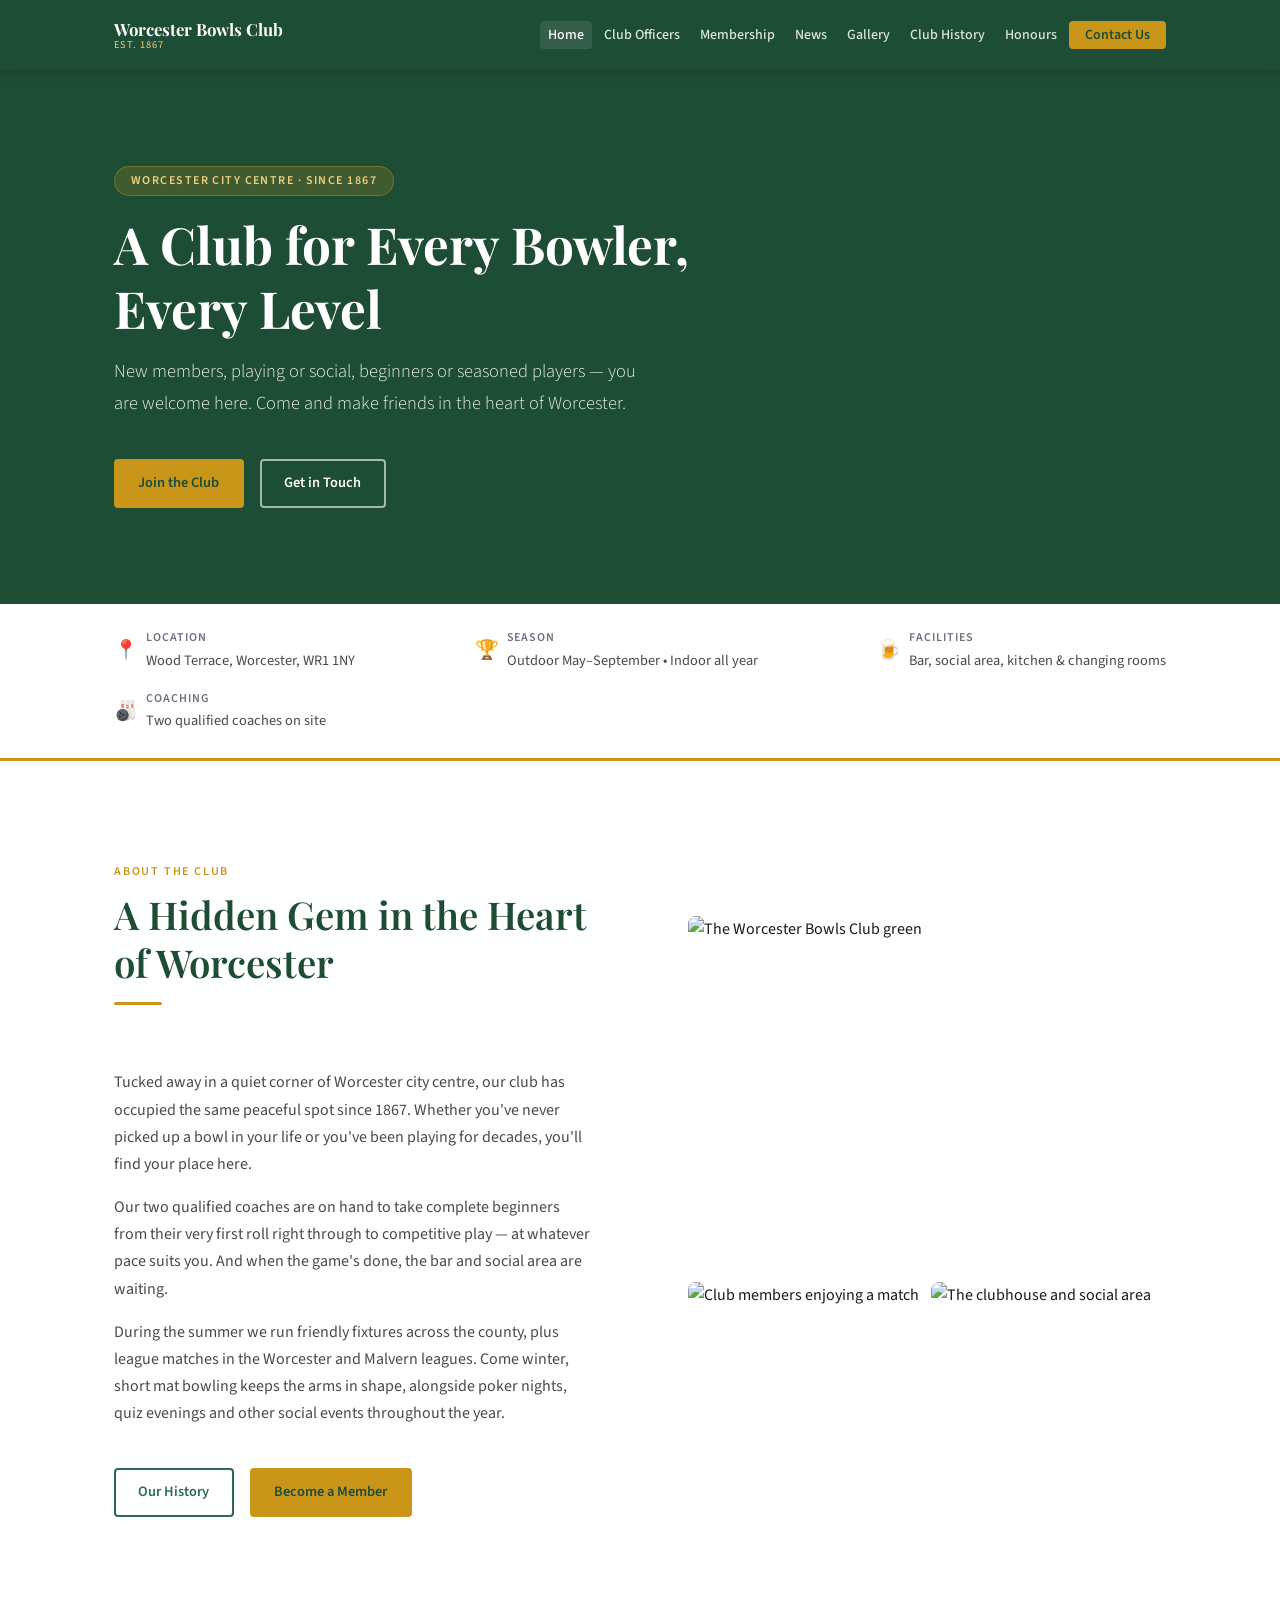
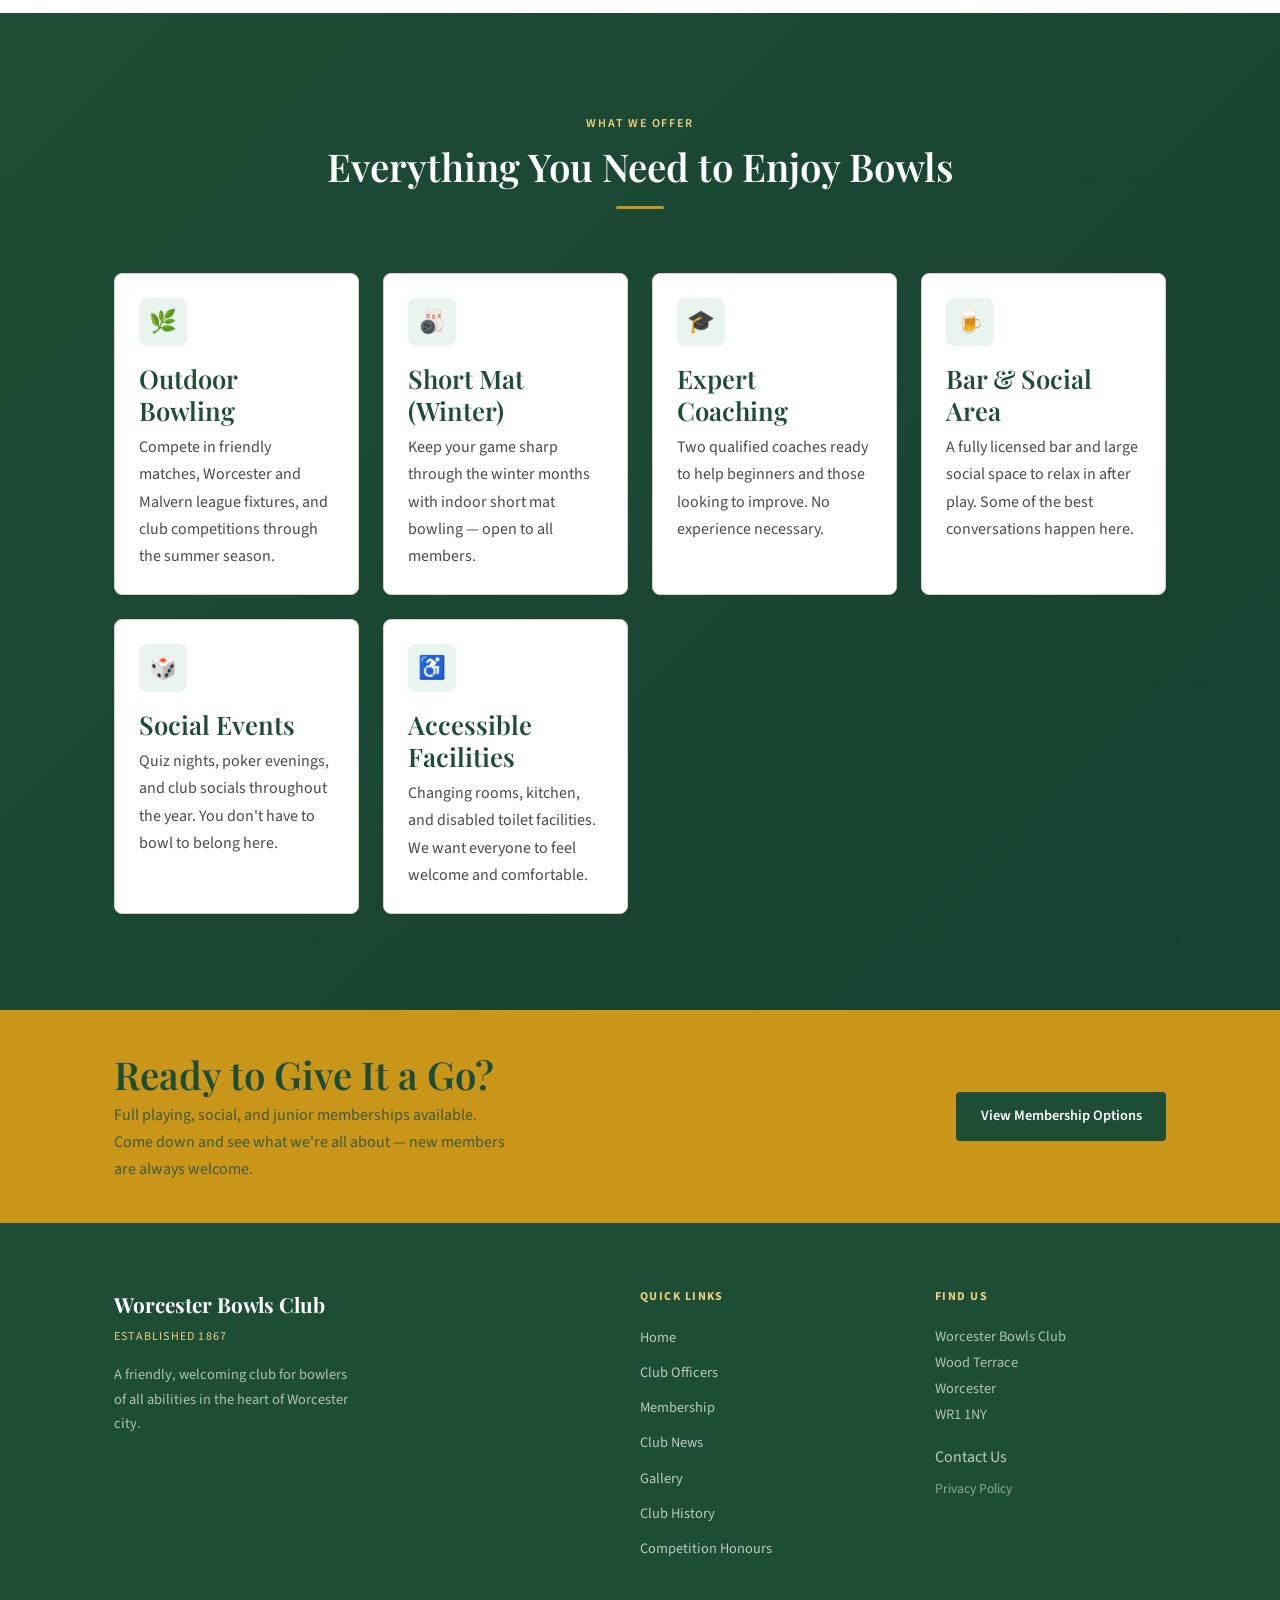
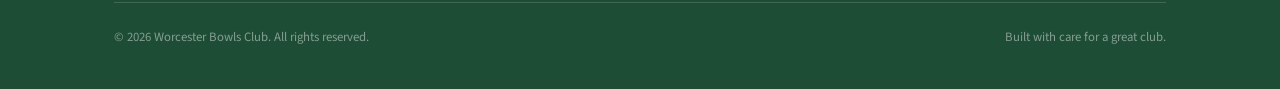
==== index.html @ 42c07a4e "BasePages" ====
<!DOCTYPE html>
<html lang="en">
<head>
  <meta charset="UTF-8" />
  <meta name="viewport" content="width=device-width, initial-scale=1.0" />
  <meta name="description" content="Worcester Bowls Club — established 1867. A friendly, welcoming club for bowlers of all abilities in the heart of Worcester city." />
  <title>Home — Worcester Bowls Club</title>

  <!-- Favicon (replace with actual logo file) -->
  <link rel="icon" type="image/png" href="assets/images/favicon.png" />

  <!-- Stylesheet -->
  <link rel="stylesheet" href="assets/css/style.css" />

  <!-- Inline fade-in animation style (lightweight, no extra file needed) -->
  <style>
    .fade-in {
      opacity: 0;
      transform: translateY(20px);
      transition: opacity 0.6s ease, transform 0.6s ease;
    }
    .fade-in.visible {
      opacity: 1;
      transform: translateY(0);
    }

    /* Hero button row spacing */
    .hero .btn-group { margin-top: var(--space-xl); }

    /* Quick info bar below hero */
    .info-bar {
      background-color: var(--white);
      border-bottom: 3px solid var(--gold);
    }

    .info-bar-inner {
      display: flex;
      justify-content: space-between;
      flex-wrap: wrap;
      gap: var(--space-md);
      padding-block: var(--space-lg);
    }

    .info-item {
      display: flex;
      align-items: center;
      gap: var(--space-sm);
      font-size: 0.9rem;
      color: var(--text-mid);
    }

    .info-item-icon {
      font-size: 1.2rem;
    }

    .info-item strong {
      display: block;
      font-size: 0.75rem;
      text-transform: uppercase;
      letter-spacing: 0.08em;
      color: var(--text-light);
      font-weight: 600;
    }

    /* About section two-column */
    .about-grid {
      display: grid;
      grid-template-columns: 1fr 1fr;
      gap: var(--space-3xl);
      align-items: center;
    }

    .about-images {
      display: grid;
      grid-template-columns: 1fr 1fr;
      gap: var(--space-sm);
    }

    .about-images img {
      border-radius: var(--radius-md);
      aspect-ratio: 4/3;
      object-fit: cover;
      width: 100%;
    }

    .about-images img:first-child {
      grid-column: span 2;
    }

    /* Features strip */
    .feature-strip {
      background: linear-gradient(135deg, var(--green-dark) 0%, #164030 100%);
    }

    /* Membership CTA banner */
    .cta-banner {
      background-color: var(--gold);
      padding-block: var(--space-xl);
    }

    .cta-banner-inner {
      display: flex;
      align-items: center;
      justify-content: space-between;
      gap: var(--space-xl);
      flex-wrap: wrap;
    }

    .cta-banner h2 {
      color: var(--green-dark);
      margin-bottom: var(--space-xs);
    }

    .cta-banner p {
      color: var(--green-dark);
      opacity: 0.8;
      max-width: 50ch;
      margin: 0;
    }

    @media (max-width: 768px) {
      .about-grid { grid-template-columns: 1fr; }
      .about-images { order: -1; }
      .cta-banner-inner { flex-direction: column; align-items: flex-start; }
      .info-bar-inner { flex-direction: column; gap: var(--space-sm); }
    }
  </style>
</head>

<body>

  <!-- ============================================================
       HEADER / NAV
       ============================================================ -->
  <header class="site-header">
    <div class="container">
      <nav class="nav-inner" role="navigation" aria-label="Main navigation">

        <a href="index.html" class="nav-logo" aria-label="Worcester Bowls Club home">
          <!-- Replace src with your actual logo -->
          <!-- <img src="assets/images/logo.png" alt="Worcester Bowls Club crest" /> -->
          <div class="nav-logo-text">
            <span class="club-name">Worcester Bowls Club</span>
            <span class="club-est">Est. 1867</span>
          </div>
        </a>

        <button class="nav-toggle" aria-label="Open menu" aria-expanded="false">
          <span></span><span></span><span></span>
        </button>

        <ul class="nav-links" role="list">
          <li><a href="index.html">Home</a></li>
          <li><a href="club-officers.html">Club Officers</a></li>
          <li><a href="membership.html">Membership</a></li>
          <li><a href="newsfeed.html">News</a></li>
          <li><a href="gallery.html">Gallery</a></li>
          <li><a href="club-history.html">Club History</a></li>
          <li><a href="competition-honours.html">Honours</a></li>
          <li><a href="contact.html" class="nav-cta">Contact Us</a></li>
        </ul>

      </nav>
    </div>
  </header>

  <main id="main-content">

    <!-- ============================================================
         HERO
         ============================================================ -->
    <section class="hero" aria-label="Welcome to Worcester Bowls Club">
      <div class="hero-bg" role="presentation"></div>
      <div class="container">
        <div class="hero-content">
          <span class="hero-badge">Worcester City Centre &middot; Since 1867</span>
          <h1>A Club for Every Bowler,<br>Every Level</h1>
          <p class="lead">New members, playing or social, beginners or seasoned players — you are welcome here. Come and make friends in the heart of Worcester.</p>
          <div class="btn-group">
            <a href="membership.html" class="btn btn-primary">Join the Club</a>
            <a href="contact.html" class="btn btn-secondary">Get in Touch</a>
          </div>
        </div>
      </div>
    </section>

    <!-- ============================================================
         QUICK INFO BAR
         ============================================================ -->
    <div class="info-bar">
      <div class="container">
        <div class="info-bar-inner">
          <div class="info-item">
            <span class="info-item-icon">📍</span>
            <div>
              <strong>Location</strong>
              Wood Terrace, Worcester, WR1 1NY
            </div>
          </div>
          <div class="info-item">
            <span class="info-item-icon">🏆</span>
            <div>
              <strong>Season</strong>
              Outdoor May–September &bull; Indoor all year
            </div>
          </div>
          <div class="info-item">
            <span class="info-item-icon">🍺</span>
            <div>
              <strong>Facilities</strong>
              Bar, social area, kitchen &amp; changing rooms
            </div>
          </div>
          <div class="info-item">
            <span class="info-item-icon">🎳</span>
            <div>
              <strong>Coaching</strong>
              Two qualified coaches on site
            </div>
          </div>
        </div>
      </div>
    </div>

    <!-- ============================================================
         ABOUT SECTION
         ============================================================ -->
    <section class="section section--alt" aria-labelledby="about-heading">
      <div class="container">
        <div class="about-grid">

          <div class="fade-in">
            <div class="section-header">
              <span class="section-label">About the Club</span>
              <h2 id="about-heading">A Hidden Gem in the Heart of Worcester</h2>
              <div class="section-divider"></div>
            </div>
            <p>Tucked away in a quiet corner of Worcester city centre, our club has occupied the same peaceful spot since 1867. Whether you've never picked up a bowl in your life or you've been playing for decades, you'll find your place here.</p>
            <p>Our two qualified coaches are on hand to take complete beginners from their very first roll right through to competitive play — at whatever pace suits you. And when the game's done, the bar and social area are waiting.</p>
            <p>During the summer we run friendly fixtures across the county, plus league matches in the Worcester and Malvern leagues. Come winter, short mat bowling keeps the arms in shape, alongside poker nights, quiz evenings and other social events throughout the year.</p>
            <div class="btn-group" style="margin-top: var(--space-xl);">
              <a href="club-history.html" class="btn btn-outline">Our History</a>
              <a href="membership.html" class="btn btn-primary">Become a Member</a>
            </div>
          </div>

          <div class="about-images fade-in">
            <!-- Replace these src attributes with your actual photos -->
            <img src="assets/images/hero.jpg" alt="The Worcester Bowls Club green" />
            <img src="assets/images/gallery/photo-1.jpg" alt="Club members enjoying a match" />
            <img src="assets/images/gallery/photo-2.jpg" alt="The clubhouse and social area" />
          </div>

        </div>
      </div>
    </section>

    <!-- ============================================================
         FEATURE CARDS
         ============================================================ -->
    <section class="section feature-strip" aria-labelledby="features-heading">
      <div class="container">
        <div class="section-header centered">
          <span class="section-label" style="color: var(--gold-light);">What We Offer</span>
          <h2 id="features-heading" style="color: var(--white);">Everything You Need to Enjoy Bowls</h2>
          <div class="section-divider"></div>
        </div>
        <div class="grid-3">

          <div class="card fade-in">
            <div class="card-body">
              <div class="card-icon">🌿</div>
              <h3>Outdoor Bowling</h3>
              <p>Compete in friendly matches, Worcester and Malvern league fixtures, and club competitions through the summer season.</p>
            </div>
          </div>

          <div class="card fade-in">
            <div class="card-body">
              <div class="card-icon">🎳</div>
              <h3>Short Mat (Winter)</h3>
              <p>Keep your game sharp through the winter months with indoor short mat bowling — open to all members.</p>
            </div>
          </div>

          <div class="card fade-in">
            <div class="card-body">
              <div class="card-icon">🎓</div>
              <h3>Expert Coaching</h3>
              <p>Two qualified coaches ready to help beginners and those looking to improve. No experience necessary.</p>
            </div>
          </div>

          <div class="card fade-in">
            <div class="card-body">
              <div class="card-icon">🍺</div>
              <h3>Bar &amp; Social Area</h3>
              <p>A fully licensed bar and large social space to relax in after play. Some of the best conversations happen here.</p>
            </div>
          </div>

          <div class="card fade-in">
            <div class="card-body">
              <div class="card-icon">🎲</div>
              <h3>Social Events</h3>
              <p>Quiz nights, poker evenings, and club socials throughout the year. You don't have to bowl to belong here.</p>
            </div>
          </div>

          <div class="card fade-in">
            <div class="card-body">
              <div class="card-icon">♿</div>
              <h3>Accessible Facilities</h3>
              <p>Changing rooms, kitchen, and disabled toilet facilities. We want everyone to feel welcome and comfortable.</p>
            </div>
          </div>

        </div>
      </div>
    </section>

    <!-- ============================================================
         MEMBERSHIP CTA
         ============================================================ -->
    <div class="cta-banner" aria-label="Join Worcester Bowls Club">
      <div class="container">
        <div class="cta-banner-inner">
          <div>
            <h2>Ready to Give It a Go?</h2>
            <p>Full playing, social, and junior memberships available. Come down and see what we're all about — new members are always welcome.</p>
          </div>
          <a href="membership.html" class="btn btn-primary" style="background-color: var(--green-dark); border-color: var(--green-dark); color: var(--white); flex-shrink: 0;">
            View Membership Options
          </a>
        </div>
      </div>
    </div>

  </main>

  <!-- ============================================================
       FOOTER
       ============================================================ -->
  <footer class="site-footer" role="contentinfo">
    <div class="container">
      <div class="footer-grid">

        <div class="footer-brand">
          <div class="club-name">Worcester Bowls Club</div>
          <div class="est">Established 1867</div>
          <p>A friendly, welcoming club for bowlers of all abilities in the heart of Worcester city.</p>
        </div>

        <div>
          <div class="footer-heading">Quick Links</div>
          <ul class="footer-links">
            <li><a href="index.html">Home</a></li>
            <li><a href="club-officers.html">Club Officers</a></li>
            <li><a href="membership.html">Membership</a></li>
            <li><a href="newsfeed.html">Club News</a></li>
            <li><a href="gallery.html">Gallery</a></li>
            <li><a href="club-history.html">Club History</a></li>
            <li><a href="competition-honours.html">Competition Honours</a></li>
          </ul>
        </div>

        <div>
          <div class="footer-heading">Find Us</div>
          <address class="footer-address">
            Worcester Bowls Club<br>
            Wood Terrace<br>
            Worcester<br>
            WR1 1NY
          </address>
          <div style="margin-top: var(--space-md);">
            <a href="contact.html" class="footer-links" style="color: rgba(255,255,255,0.7);">Contact Us</a>
          </div>
          <div style="margin-top: var(--space-xs);">
            <a href="privacy-policy.html" style="font-size: 0.85rem; color: rgba(255,255,255,0.5);">Privacy Policy</a>
          </div>
        </div>

      </div>

      <div class="footer-bottom">
        <span>&copy; <span class="js-year"></span> Worcester Bowls Club. All rights reserved.</span>
        <span>Built with care for a great club.</span>
      </div>
    </div>
  </footer>

  <!-- Scripts -->
  <script src="assets/js/main.js"></script>

</body>
</html>
---- assets/css/style.css ----
/* ============================================================
   WORCESTER BOWLS CLUB — Main Stylesheet
   Design system: Heritage warmth, modern clarity
   ============================================================ */

/* Google Fonts import */
@import url('https://fonts.googleapis.com/css2?family=Playfair+Display:ital,wght@0,400;0,600;0,700;1,400&family=Source+Sans+3:wght@300;400;500;600&display=swap');

/* ============================================================
   CSS CUSTOM PROPERTIES (Design Tokens)
   ============================================================ */
:root {
  /* Colours */
  --green-dark:    #1E4D35;
  --green-mid:     #2D6A4F;
  --green-light:   #52A07A;
  --green-pale:    #EAF4EE;
  --gold:          #C9961A;
  --gold-light:    #F0D080;
  --cream:         #F9F6F0;
  --white:         #FFFFFF;
  --text-dark:     #1A1A1A;
  --text-mid:      #4A4A4A;
  --text-light:    #6B7280;
  --border:        #D9D0C0;
  --shadow:        rgba(30, 77, 53, 0.12);

  /* Typography */
  --font-heading:  'Playfair Display', Georgia, serif;
  --font-body:     'Source Sans 3', 'Segoe UI', sans-serif;

  /* Spacing scale */
  --space-xs:  0.25rem;   /*  4px */
  --space-sm:  0.5rem;    /*  8px */
  --space-md:  1rem;      /* 16px */
  --space-lg:  1.5rem;    /* 24px */
  --space-xl:  2.5rem;    /* 40px */
  --space-2xl: 4rem;      /* 64px */
  --space-3xl: 6rem;      /* 96px */

  /* Layout */
  --max-width:     1100px;
  --nav-height:    70px;

  /* Borders & Radius */
  --radius-sm:  4px;
  --radius-md:  8px;
  --radius-lg:  16px;

  /* Transitions */
  --transition: 0.25s ease;
}

/* ============================================================
   RESET & BASE
   ============================================================ */
*, *::before, *::after {
  box-sizing: border-box;
  margin: 0;
  padding: 0;
}

html {
  scroll-behavior: smooth;
  font-size: 16px;
}

body {
  font-family: var(--font-body);
  color: var(--text-dark);
  background-color: var(--cream);
  line-height: 1.7;
  -webkit-font-smoothing: antialiased;
}

img {
  max-width: 100%;
  height: auto;
  display: block;
}

a {
  color: var(--green-mid);
  text-decoration: none;
  transition: color var(--transition);
}

a:hover {
  color: var(--gold);
}

ul {
  list-style: none;
}

/* ============================================================
   TYPOGRAPHY
   ============================================================ */
h1, h2, h3, h4, h5 {
  font-family: var(--font-heading);
  line-height: 1.25;
  color: var(--green-dark);
}

h1 { font-size: clamp(2rem, 5vw, 3.2rem); font-weight: 700; }
h2 { font-size: clamp(1.6rem, 3.5vw, 2.4rem); font-weight: 600; }
h3 { font-size: clamp(1.2rem, 2.5vw, 1.6rem); font-weight: 600; }
h4 { font-size: 1.15rem; font-weight: 600; }

p {
  margin-bottom: var(--space-md);
  max-width: 68ch;
  color: var(--text-mid);
}

p:last-child { margin-bottom: 0; }

.lead {
  font-size: 1.15rem;
  font-weight: 300;
  color: var(--text-mid);
  max-width: 60ch;
}

strong { font-weight: 600; color: var(--text-dark); }

/* ============================================================
   LAYOUT UTILITIES
   ============================================================ */
.container {
  width: 100%;
  max-width: var(--max-width);
  margin-inline: auto;
  padding-inline: var(--space-lg);
}

.section {
  padding-block: var(--space-3xl);
}

.section--alt {
  background-color: var(--white);
}

.section--green {
  background-color: var(--green-dark);
  color: var(--white);
}

.section--green h2,
.section--green h3 {
  color: var(--white);
}

.section--green p {
  color: rgba(255,255,255,0.85);
}

.section-header {
  margin-bottom: var(--space-2xl);
}

.section-header .section-label {
  display: inline-block;
  font-family: var(--font-body);
  font-size: 0.75rem;
  font-weight: 600;
  letter-spacing: 0.15em;
  text-transform: uppercase;
  color: var(--gold);
  margin-bottom: var(--space-sm);
}

.section-header h2 {
  margin-bottom: var(--space-sm);
}

.section-header .section-divider {
  width: 48px;
  height: 3px;
  background-color: var(--gold);
  margin-top: var(--space-md);
  border-radius: 2px;
}

.section-header.centered {
  text-align: center;
}

.section-header.centered .section-divider {
  margin-inline: auto;
}

/* Grid helpers */
.grid-2 {
  display: grid;
  grid-template-columns: repeat(auto-fit, minmax(280px, 1fr));
  gap: var(--space-xl);
}

.grid-3 {
  display: grid;
  grid-template-columns: repeat(auto-fit, minmax(240px, 1fr));
  gap: var(--space-lg);
}

/* ============================================================
   NAVIGATION
   ============================================================ */
.site-header {
  position: sticky;
  top: 0;
  z-index: 100;
  background-color: var(--green-dark);
  box-shadow: 0 2px 16px rgba(0,0,0,0.2);
}

.nav-inner {
  display: flex;
  align-items: center;
  justify-content: space-between;
  height: var(--nav-height);
  gap: var(--space-lg);
}

.nav-logo {
  display: flex;
  align-items: center;
  gap: var(--space-sm);
  text-decoration: none;
  flex-shrink: 0;
}

.nav-logo img {
  height: 42px;
  width: auto;
}

.nav-logo-text {
  display: flex;
  flex-direction: column;
  line-height: 1.1;
}

.nav-logo-text .club-name {
  font-family: var(--font-heading);
  font-size: 1.05rem;
  font-weight: 700;
  color: var(--white);
}

.nav-logo-text .club-est {
  font-size: 0.65rem;
  font-weight: 400;
  letter-spacing: 0.1em;
  text-transform: uppercase;
  color: var(--gold-light);
}

.nav-links {
  display: flex;
  align-items: center;
  gap: var(--space-xs);
  flex-wrap: wrap;
}

.nav-links a {
  font-size: 0.875rem;
  font-weight: 500;
  color: rgba(255,255,255,0.85);
  padding: var(--space-xs) var(--space-sm);
  border-radius: var(--radius-sm);
  transition: color var(--transition), background-color var(--transition);
  white-space: nowrap;
}

.nav-links a:hover,
.nav-links a.active {
  color: var(--white);
  background-color: rgba(255,255,255,0.1);
}

.nav-links a.nav-cta {
  background-color: var(--gold);
  color: var(--green-dark);
  font-weight: 600;
  padding: var(--space-xs) var(--space-md);
}

.nav-links a.nav-cta:hover {
  background-color: var(--gold-light);
  color: var(--green-dark);
}

/* Hamburger (mobile) */
.nav-toggle {
  display: none;
  background: none;
  border: none;
  cursor: pointer;
  padding: var(--space-xs);
  flex-direction: column;
  gap: 5px;
}

.nav-toggle span {
  display: block;
  width: 24px;
  height: 2px;
  background-color: var(--white);
  border-radius: 2px;
  transition: transform var(--transition), opacity var(--transition);
}

.nav-toggle.open span:nth-child(1) { transform: translateY(7px) rotate(45deg); }
.nav-toggle.open span:nth-child(2) { opacity: 0; }
.nav-toggle.open span:nth-child(3) { transform: translateY(-7px) rotate(-45deg); }

/* ============================================================
   HERO BANNER
   ============================================================ */
.hero {
  position: relative;
  min-height: 480px;
  display: flex;
  align-items: center;
  background-color: var(--green-dark);
  overflow: hidden;
}

.hero-bg {
  position: absolute;
  inset: 0;
  background-image: url('../images/hero.jpg');
  background-size: cover;
  background-position: center;
  opacity: 0.35;
}

.hero-content {
  position: relative;
  z-index: 1;
  padding-block: var(--space-3xl);
}

.hero-content h1 {
  color: var(--white);
  margin-bottom: var(--space-md);
}

.hero-content .lead {
  color: rgba(255,255,255,0.9);
  margin-bottom: var(--space-xl);
}

.hero-content .hero-badge {
  display: inline-block;
  font-size: 0.75rem;
  font-weight: 600;
  letter-spacing: 0.12em;
  text-transform: uppercase;
  color: var(--gold-light);
  background-color: rgba(201,150,26,0.2);
  border: 1px solid rgba(201,150,26,0.4);
  padding: var(--space-xs) var(--space-md);
  border-radius: 50px;
  margin-bottom: var(--space-md);
}

/* ============================================================
   PAGE HEADER (inner pages)
   ============================================================ */
.page-header {
  background-color: var(--green-dark);
  padding-block: var(--space-2xl);
  position: relative;
  overflow: hidden;
}

.page-header::after {
  content: '';
  position: absolute;
  bottom: 0;
  left: 0;
  right: 0;
  height: 4px;
  background: linear-gradient(to right, var(--gold), var(--gold-light), var(--gold));
}

.page-header h1 {
  color: var(--white);
  margin-bottom: var(--space-xs);
}

.page-header .breadcrumb {
  font-size: 0.875rem;
  color: rgba(255,255,255,0.6);
}

.page-header .breadcrumb a {
  color: rgba(255,255,255,0.6);
}

.page-header .breadcrumb a:hover {
  color: var(--gold-light);
}

/* ============================================================
   BUTTONS
   ============================================================ */
.btn {
  display: inline-flex;
  align-items: center;
  gap: var(--space-sm);
  font-family: var(--font-body);
  font-size: 0.9rem;
  font-weight: 600;
  padding: 0.65rem 1.4rem;
  border-radius: var(--radius-sm);
  border: 2px solid transparent;
  cursor: pointer;
  transition: all var(--transition);
  text-decoration: none;
  white-space: nowrap;
}

.btn-primary {
  background-color: var(--gold);
  color: var(--green-dark);
  border-color: var(--gold);
}

.btn-primary:hover {
  background-color: var(--green-dark);
  color: var(--gold);
  border-color: var(--gold);
}

.btn-secondary {
  background-color: transparent;
  color: var(--white);
  border-color: rgba(255,255,255,0.6);
}

.btn-secondary:hover {
  background-color: var(--white);
  color: var(--green-dark);
  border-color: var(--white);
}

.btn-outline {
  background-color: transparent;
  color: var(--green-mid);
  border-color: var(--green-mid);
}

.btn-outline:hover {
  background-color: var(--green-mid);
  color: var(--white);
}

.btn-group {
  display: flex;
  gap: var(--space-md);
  flex-wrap: wrap;
  align-items: center;
}

/* ============================================================
   CARDS
   ============================================================ */
.card {
  background-color: var(--white);
  border-radius: var(--radius-md);
  border: 1px solid var(--border);
  overflow: hidden;
  transition: box-shadow var(--transition), transform var(--transition);
}

.card:hover {
  box-shadow: 0 8px 32px var(--shadow);
  transform: translateY(-2px);
}

.card-body {
  padding: var(--space-lg);
}

.card-icon {
  width: 48px;
  height: 48px;
  background-color: var(--green-pale);
  border-radius: var(--radius-md);
  display: flex;
  align-items: center;
  justify-content: center;
  margin-bottom: var(--space-md);
  font-size: 1.4rem;
}

.card h3 {
  margin-bottom: var(--space-sm);
}

/* ============================================================
   FORMS
   ============================================================ */
.form-group {
  margin-bottom: var(--space-lg);
}

label {
  display: block;
  font-weight: 600;
  font-size: 0.875rem;
  color: var(--text-dark);
  margin-bottom: var(--space-xs);
}

label .required {
  color: #C0392B;
  margin-left: 2px;
}

input[type="text"],
input[type="email"],
input[type="tel"],
select,
textarea {
  width: 100%;
  padding: 0.65rem var(--space-md);
  font-family: var(--font-body);
  font-size: 1rem;
  color: var(--text-dark);
  background-color: var(--white);
  border: 1.5px solid var(--border);
  border-radius: var(--radius-sm);
  transition: border-color var(--transition), box-shadow var(--transition);
  appearance: none;
  -webkit-appearance: none;
}

input:focus,
select:focus,
textarea:focus {
  outline: none;
  border-color: var(--green-mid);
  box-shadow: 0 0 0 3px rgba(45, 106, 79, 0.15);
}

textarea {
  resize: vertical;
  min-height: 120px;
}

select {
  background-image: url("data:image/svg+xml,%3Csvg xmlns='http://www.w3.org/2000/svg' width='12' height='8' viewBox='0 0 12 8'%3E%3Cpath d='M1 1l5 5 5-5' stroke='%234A4A4A' stroke-width='1.5' fill='none' stroke-linecap='round'/%3E%3C/svg%3E");
  background-repeat: no-repeat;
  background-position: right 12px center;
  padding-right: 2.5rem;
  cursor: pointer;
}

.form-row {
  display: grid;
  grid-template-columns: 1fr 1fr;
  gap: var(--space-lg);
}

.form-notice {
  font-size: 0.8rem;
  color: var(--text-light);
  margin-top: var(--space-xs);
}

/* Form success/error states */
.form-message {
  padding: var(--space-md);
  border-radius: var(--radius-sm);
  font-weight: 500;
  display: none;
}

.form-message.success {
  background-color: #EAF4EE;
  color: var(--green-dark);
  border: 1px solid var(--green-light);
}

.form-message.error {
  background-color: #FDECEA;
  color: #C0392B;
  border: 1px solid #E0A0A0;
}

/* ============================================================
   TABLES
   ============================================================ */
.table-wrapper {
  overflow-x: auto;
  border-radius: var(--radius-md);
  border: 1px solid var(--border);
}

table {
  width: 100%;
  border-collapse: collapse;
  font-size: 0.95rem;
}

thead {
  background-color: var(--green-dark);
  color: var(--white);
}

thead th {
  padding: var(--space-md) var(--space-lg);
  text-align: left;
  font-family: var(--font-body);
  font-weight: 600;
  font-size: 0.8rem;
  letter-spacing: 0.08em;
  text-transform: uppercase;
  white-space: nowrap;
}

tbody tr {
  border-bottom: 1px solid var(--border);
  transition: background-color var(--transition);
}

tbody tr:last-child {
  border-bottom: none;
}

tbody tr:hover {
  background-color: var(--green-pale);
}

tbody td {
  padding: var(--space-md) var(--space-lg);
  color: var(--text-mid);
}

tbody td:first-child {
  font-weight: 500;
  color: var(--text-dark);
}

/* ============================================================
   NEWS / NEWSFEED CARDS
   ============================================================ */
.news-grid {
  display: grid;
  grid-template-columns: repeat(auto-fill, minmax(300px, 1fr));
  gap: var(--space-lg);
}

.news-card {
  background: var(--white);
  border: 1px solid var(--border);
  border-radius: var(--radius-md);
  overflow: hidden;
  transition: box-shadow var(--transition), transform var(--transition);
}

.news-card:hover {
  box-shadow: 0 8px 32px var(--shadow);
  transform: translateY(-2px);
}

.news-card-type {
  display: flex;
  align-items: center;
  gap: var(--space-sm);
  padding: var(--space-md) var(--space-lg);
  border-bottom: 1px solid var(--border);
}

.news-type-badge {
  display: inline-flex;
  align-items: center;
  gap: 4px;
  font-size: 0.7rem;
  font-weight: 700;
  letter-spacing: 0.1em;
  text-transform: uppercase;
  padding: 3px 10px;
  border-radius: 50px;
}

.news-type-badge.selection {
  background-color: #EAF4EE;
  color: var(--green-dark);
}

.news-type-badge.result {
  background-color: #FEF9EB;
  color: #8B6A00;
}

.news-card-body {
  padding: var(--space-lg);
}

.news-card-meta {
  font-size: 0.8rem;
  color: var(--text-light);
  margin-bottom: var(--space-sm);
}

.news-card h3 {
  font-size: 1.1rem;
  margin-bottom: var(--space-sm);
}

.news-card p {
  font-size: 0.9rem;
  max-width: none;
}

.news-score {
  display: inline-block;
  font-family: var(--font-heading);
  font-size: 1.6rem;
  font-weight: 700;
  color: var(--green-dark);
  margin: var(--space-sm) 0;
}

/* ============================================================
   GALLERY
   ============================================================ */
.gallery-grid {
  display: grid;
  grid-template-columns: repeat(auto-fill, minmax(220px, 1fr));
  gap: var(--space-sm);
}

.gallery-item {
  aspect-ratio: 4/3;
  overflow: hidden;
  border-radius: var(--radius-sm);
  cursor: pointer;
}

.gallery-item img {
  width: 100%;
  height: 100%;
  object-fit: cover;
  transition: transform 0.4s ease;
}

.gallery-item:hover img {
  transform: scale(1.05);
}

/* ============================================================
   FOOTER
   ============================================================ */
.site-footer {
  background-color: var(--green-dark);
  color: rgba(255,255,255,0.8);
  padding-block: var(--space-2xl) var(--space-xl);
}

.footer-grid {
  display: grid;
  grid-template-columns: 2fr 1fr 1fr;
  gap: var(--space-2xl);
  padding-bottom: var(--space-xl);
  border-bottom: 1px solid rgba(255,255,255,0.15);
  margin-bottom: var(--space-lg);
}

.footer-brand .club-name {
  font-family: var(--font-heading);
  font-size: 1.3rem;
  font-weight: 700;
  color: var(--white);
  margin-bottom: var(--space-xs);
}

.footer-brand .est {
  font-size: 0.75rem;
  letter-spacing: 0.1em;
  text-transform: uppercase;
  color: var(--gold-light);
  margin-bottom: var(--space-md);
}

.footer-brand p {
  font-size: 0.9rem;
  color: rgba(255,255,255,0.65);
  max-width: 34ch;
}

.footer-heading {
  font-family: var(--font-body);
  font-size: 0.75rem;
  font-weight: 700;
  letter-spacing: 0.12em;
  text-transform: uppercase;
  color: var(--gold-light);
  margin-bottom: var(--space-md);
}

.footer-links {
  display: flex;
  flex-direction: column;
  gap: var(--space-sm);
}

.footer-links a {
  font-size: 0.9rem;
  color: rgba(255,255,255,0.7);
  transition: color var(--transition);
}

.footer-links a:hover {
  color: var(--white);
}

.footer-address {
  font-style: normal;
  font-size: 0.9rem;
  line-height: 1.8;
  color: rgba(255,255,255,0.65);
}

.footer-bottom {
  display: flex;
  justify-content: space-between;
  align-items: center;
  flex-wrap: wrap;
  gap: var(--space-md);
  font-size: 0.8rem;
  color: rgba(255,255,255,0.45);
}

.footer-bottom a {
  color: rgba(255,255,255,0.5);
}

.footer-bottom a:hover {
  color: var(--white);
}

/* ============================================================
   ALERTS / NOTICES
   ============================================================ */
.notice {
  padding: var(--space-md) var(--space-lg);
  border-radius: var(--radius-sm);
  border-left: 4px solid;
  margin-bottom: var(--space-lg);
}

.notice-info {
  background-color: #EAF4EE;
  border-color: var(--green-mid);
  color: var(--green-dark);
}

.notice-warning {
  background-color: #FEF9EB;
  border-color: var(--gold);
  color: #6B4C00;
}

/* ============================================================
   OFFICER CARDS
   ============================================================ */
.officer-list {
  display: grid;
  grid-template-columns: repeat(auto-fill, minmax(260px, 1fr));
  gap: var(--space-md);
}

.officer-card {
  background: var(--white);
  border: 1px solid var(--border);
  border-radius: var(--radius-md);
  padding: var(--space-lg);
  display: flex;
  align-items: flex-start;
  gap: var(--space-md);
}

.officer-initials {
  flex-shrink: 0;
  width: 48px;
  height: 48px;
  border-radius: 50%;
  background-color: var(--green-pale);
  border: 2px solid var(--green-light);
  display: flex;
  align-items: center;
  justify-content: center;
  font-family: var(--font-heading);
  font-weight: 700;
  color: var(--green-dark);
  font-size: 1rem;
}

.officer-info .role {
  font-size: 0.75rem;
  font-weight: 700;
  letter-spacing: 0.08em;
  text-transform: uppercase;
  color: var(--gold);
  margin-bottom: 2px;
}

.officer-info .name {
  font-family: var(--font-heading);
  font-size: 1.05rem;
  color: var(--green-dark);
}

.officer-info .contact-link {
  font-size: 0.8rem;
  color: var(--text-light);
  margin-top: 2px;
}

/* ============================================================
   RESPONSIVE
   ============================================================ */
@media (max-width: 768px) {
  :root {
    --nav-height: 60px;
  }

  .nav-toggle {
    display: flex;
  }

  .nav-links {
    display: none;
    position: absolute;
    top: var(--nav-height);
    left: 0;
    right: 0;
    background-color: var(--green-dark);
    flex-direction: column;
    align-items: stretch;
    padding: var(--space-md);
    gap: var(--space-xs);
    border-top: 1px solid rgba(255,255,255,0.1);
    box-shadow: 0 8px 16px rgba(0,0,0,0.2);
  }

  .nav-links.open {
    display: flex;
  }

  .nav-links a {
    padding: var(--space-sm) var(--space-md);
    font-size: 1rem;
  }

  .site-header {
    position: relative; /* Avoids sticky + dropdown issues on mobile */
  }

  .footer-grid {
    grid-template-columns: 1fr;
    gap: var(--space-xl);
  }

  .form-row {
    grid-template-columns: 1fr;
  }

  .section {
    padding-block: var(--space-2xl);
  }
}

@media (max-width: 480px) {
  .container {
    padding-inline: var(--space-md);
  }

  .btn-group {
    flex-direction: column;
    align-items: flex-start;
  }
}
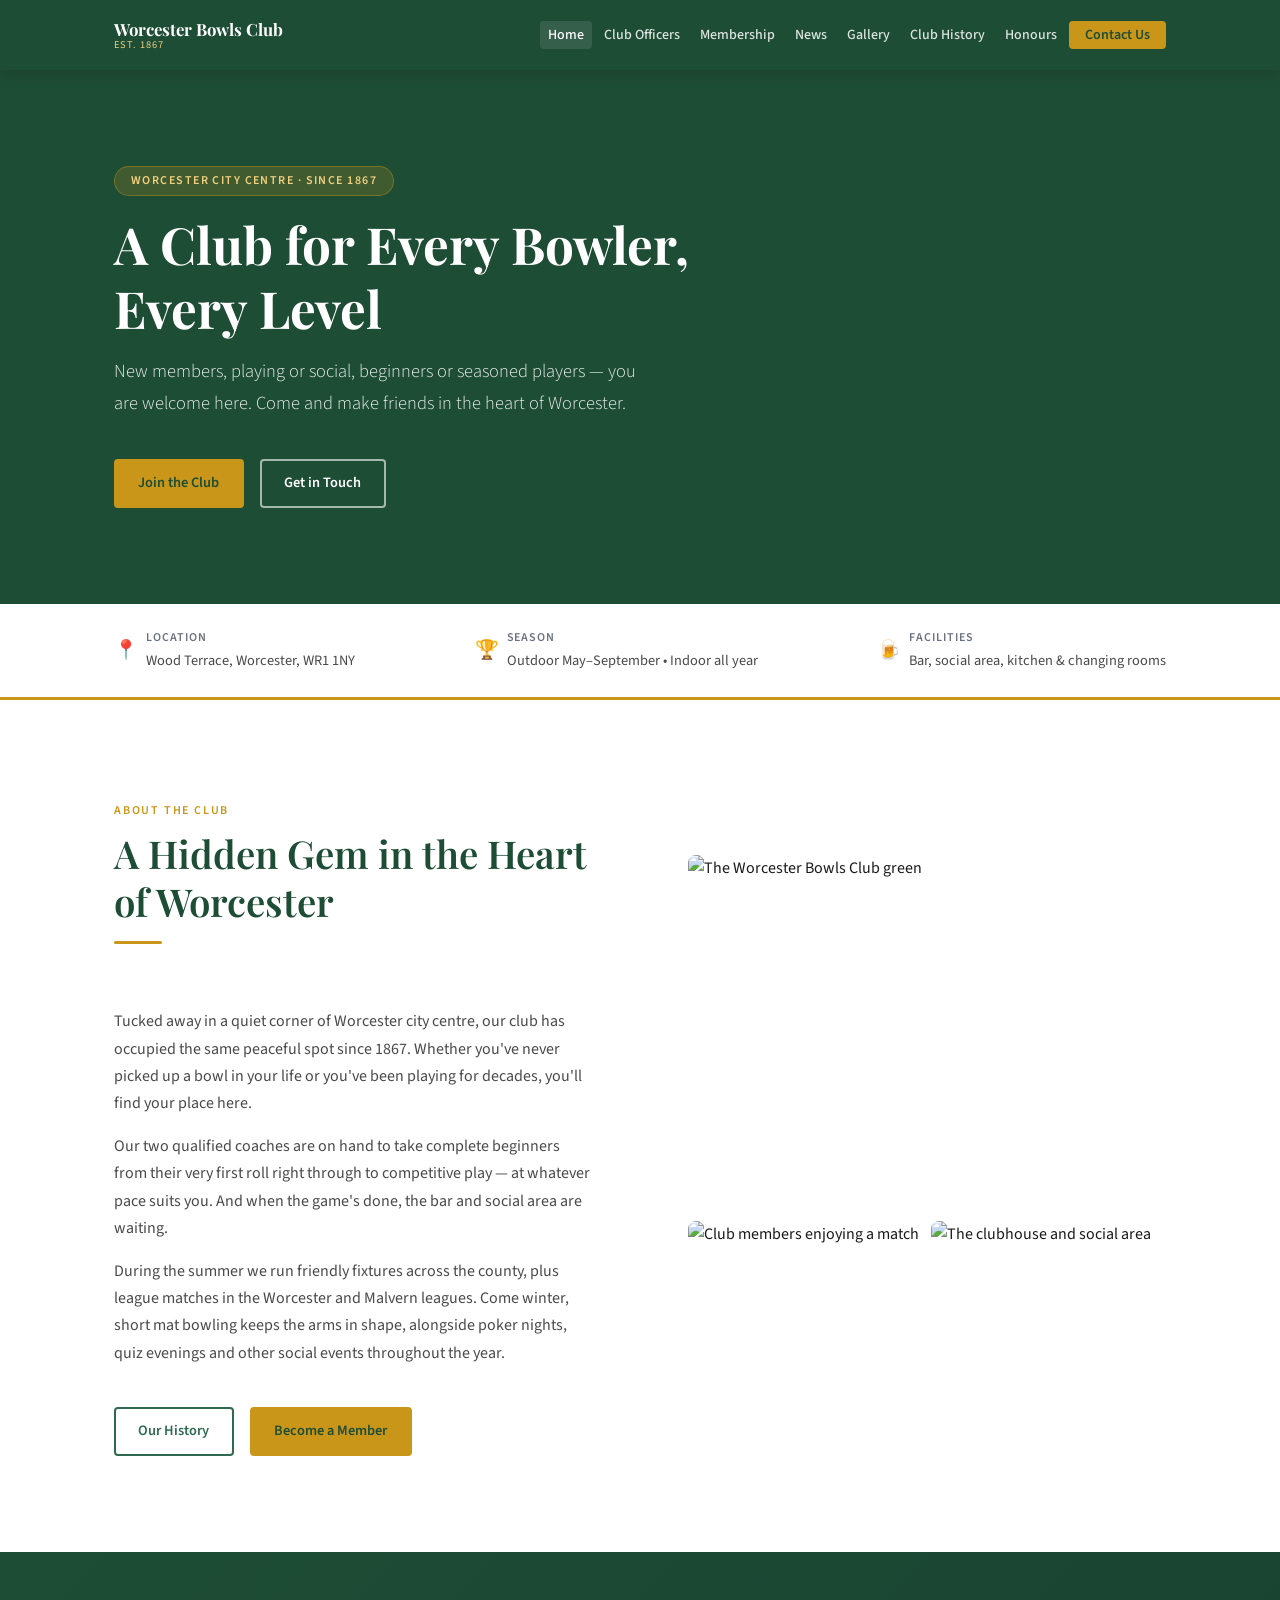
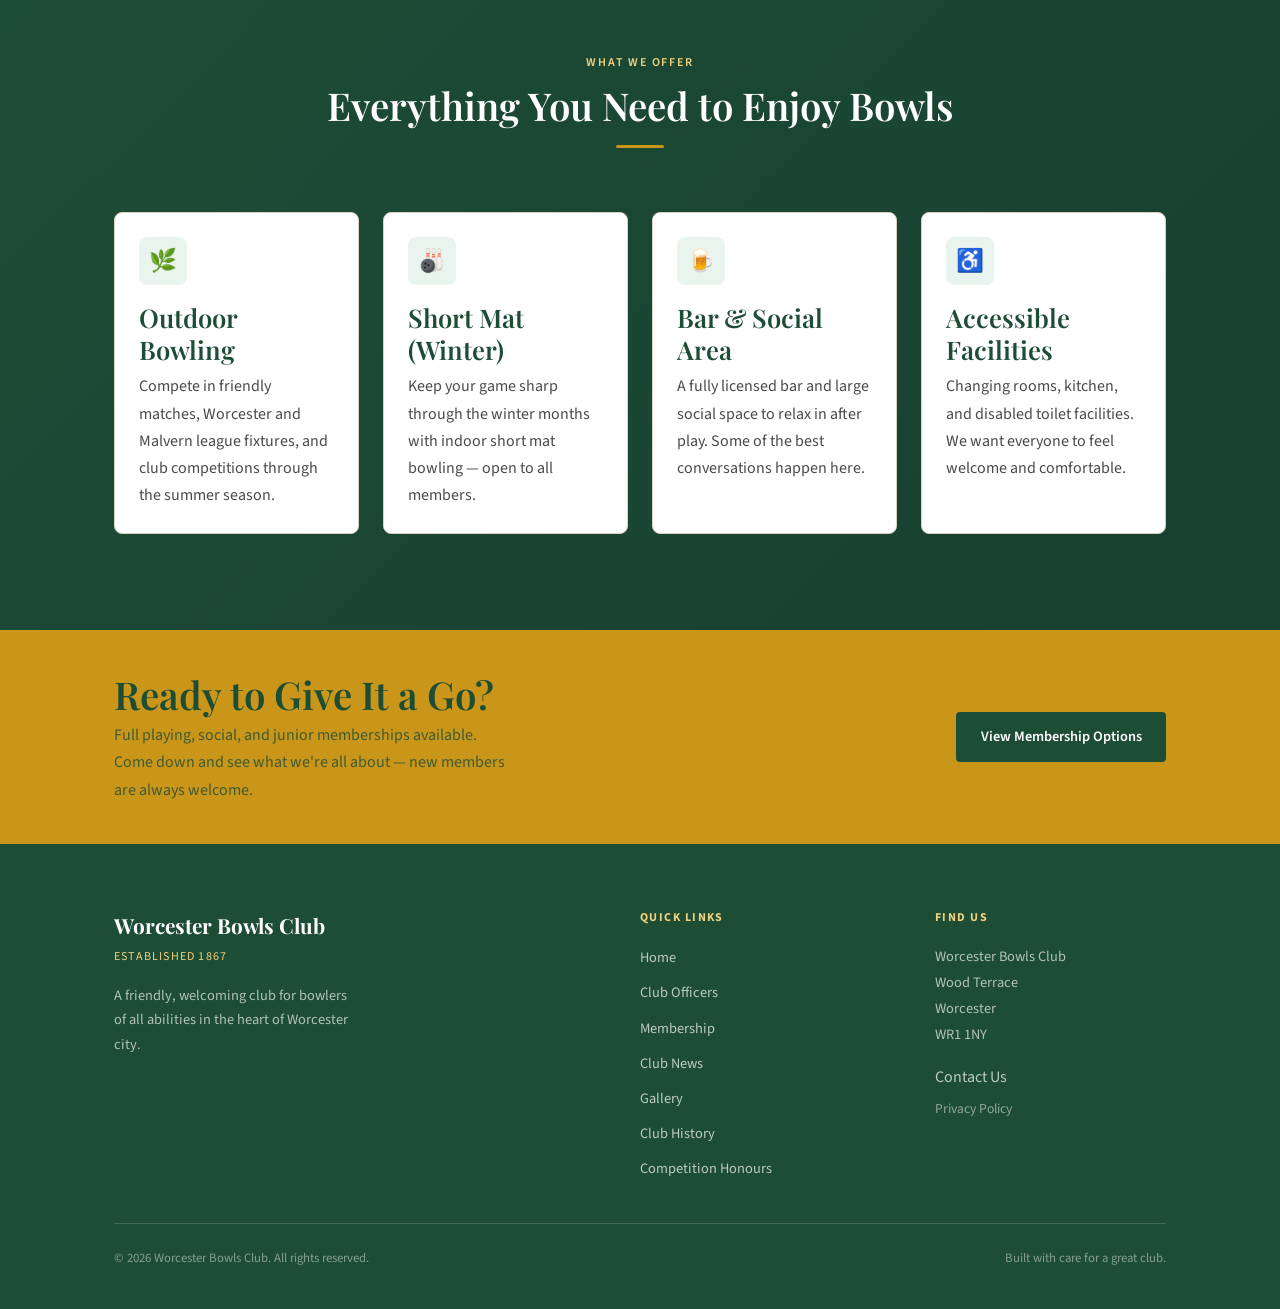
==== commit 058211e5: "Basic info update" ====
--- a/index.html
+++ b/index.html
@@ -211,13 +211,6 @@
               Bar, social area, kitchen &amp; changing rooms
             </div>
           </div>
-          <div class="info-item">
-            <span class="info-item-icon">🎳</span>
-            <div>
-              <strong>Coaching</strong>
-              Two qualified coaches on site
-            </div>
-          </div>
         </div>
       </div>
     </div>
@@ -283,29 +276,13 @@
             </div>
           </div>
 
-          <div class="card fade-in">
-            <div class="card-body">
-              <div class="card-icon">🎓</div>
-              <h3>Expert Coaching</h3>
-              <p>Two qualified coaches ready to help beginners and those looking to improve. No experience necessary.</p>
-            </div>
-          </div>
-
-          <div class="card fade-in">
+         <div class="card fade-in">
             <div class="card-body">
               <div class="card-icon">🍺</div>
               <h3>Bar &amp; Social Area</h3>
               <p>A fully licensed bar and large social space to relax in after play. Some of the best conversations happen here.</p>
             </div>
-          </div>
-
-          <div class="card fade-in">
-            <div class="card-body">
-              <div class="card-icon">🎲</div>
-              <h3>Social Events</h3>
-              <p>Quiz nights, poker evenings, and club socials throughout the year. You don't have to bowl to belong here.</p>
-            </div>
-          </div>
+          </div>  
 
           <div class="card fade-in">
             <div class="card-body">
